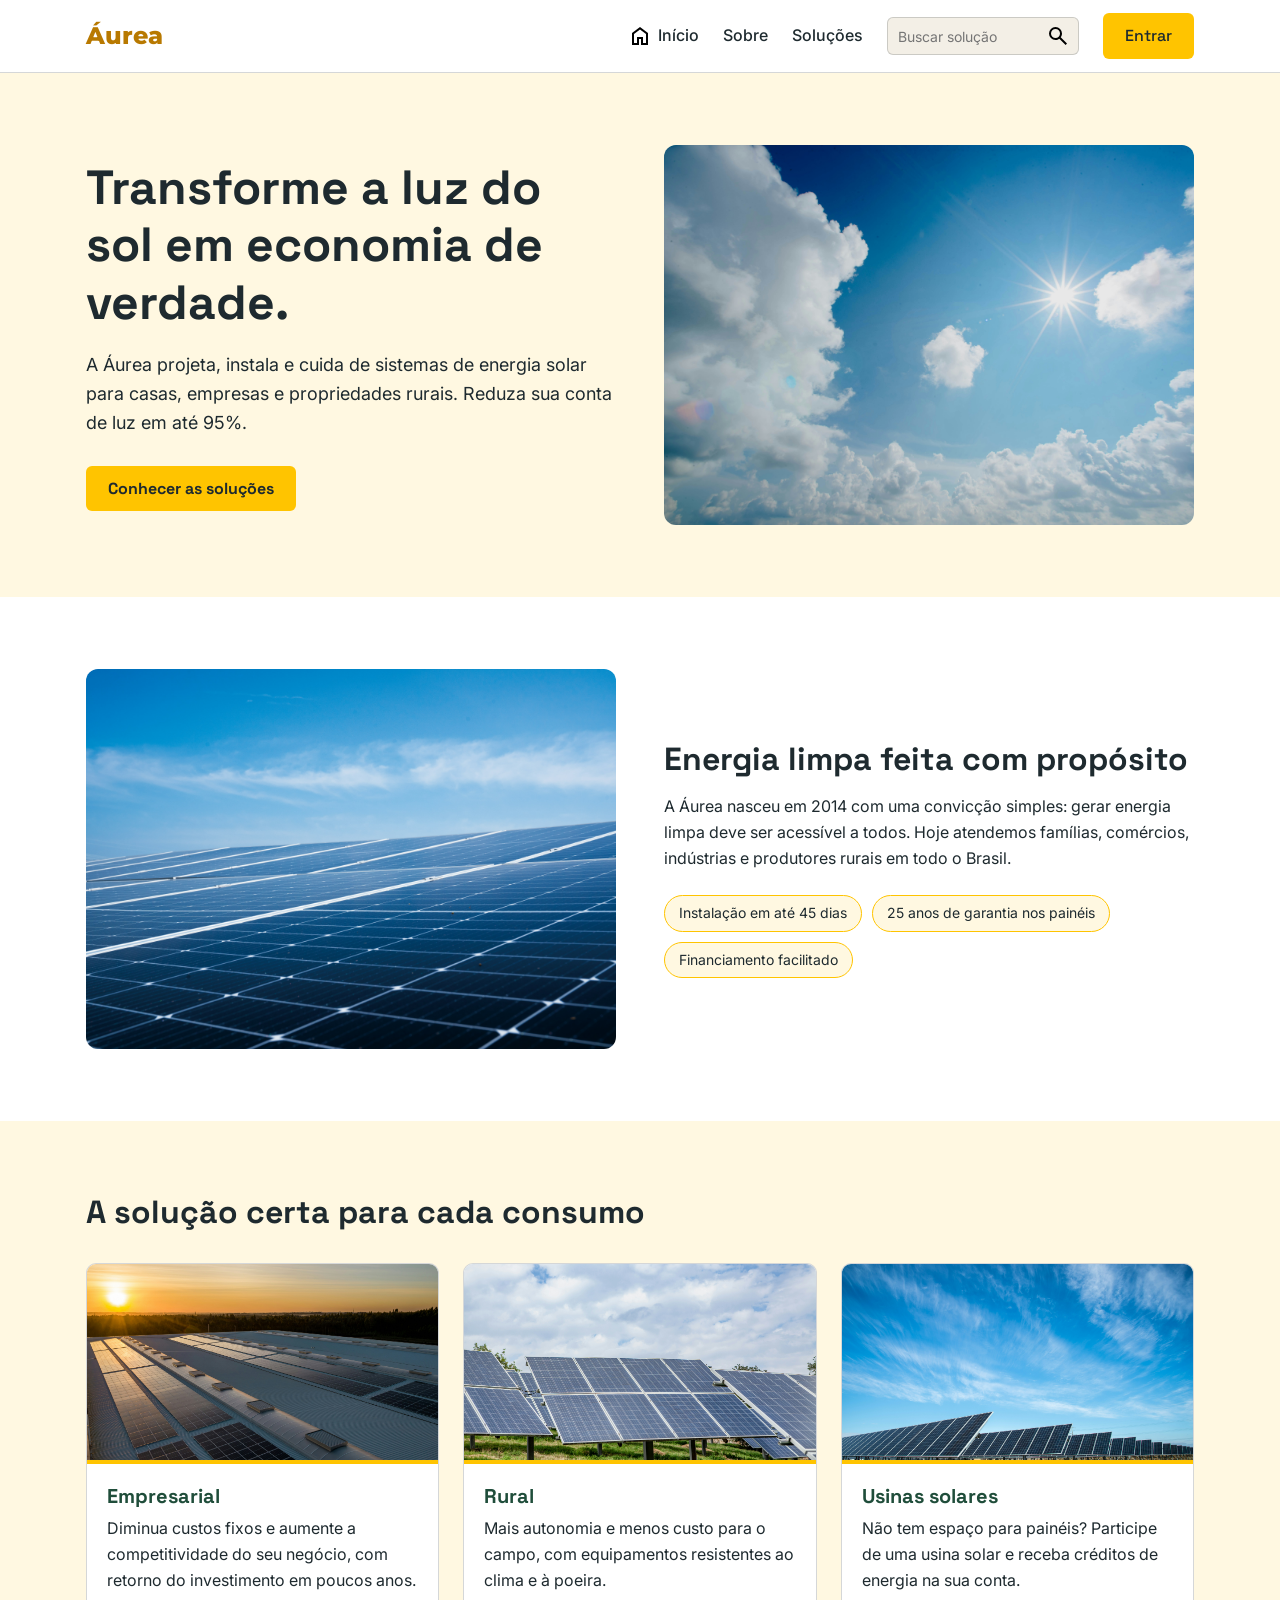
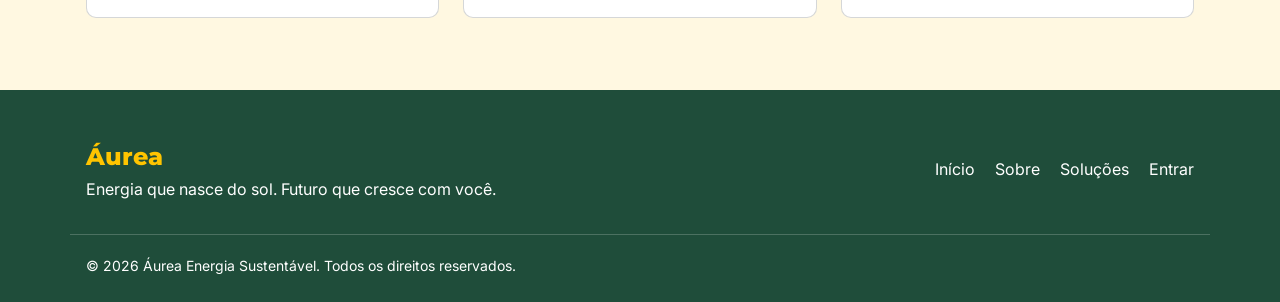
==== main/main.html @ cbab63fe "init commit" ====
<!DOCTYPE html>
<html lang="pt-BR">
<head>
  <meta charset="UTF-8">
  <meta name="viewport" content="width=device-width, initial-scale=1.0">
  <title>Áurea Energia Sustentável</title>
  <link rel="preconnect" href="https://fonts.googleapis.com">
  <link rel="preconnect" href="https://fonts.gstatic.com" crossorigin>
  <link href="https://fonts.googleapis.com/css2?family=Inter:ital,opsz,wght@0,14..32,100..900;1,14..32,100..900&family=Montserrat:wght@700;800&family=Space+Grotesk:wght@300..700&display=swap" rel="stylesheet">
  <link rel="stylesheet" href="../shared/base.css">
  <link rel="stylesheet" href="main.css">
  <script src="main.js" defer></script>
</head>
<body>
  <header id="topo">
    <div class="container header-content">
      <a href="#inicio" class="logo">Áurea</a>

      <nav id="mainNav">
        <ul>
          <li>
            <a href="#inicio" class="nav-home">
              <img src="../assets/home_24dp_000000_FILL0_wght400_GRAD0_opsz24.svg" alt="" class="icon">
              Início
            </a>
          </li>
          <li><a href="#sobre">Sobre</a></li>
          <li><a href="#solucoes">Soluções</a></li>
          <li>
            <form id="searchForm" class="search">
              <input type="search" id="searchInput" placeholder="Buscar solução" aria-label="Buscar solução">
              <button type="submit">
                <img src="../assets/search_24dp_000000_FILL0_wght400_GRAD0_opsz24.svg" alt="Buscar" class="icon">
              </button>
            </form>
          </li>
          <li><a href="../login/login.html" class="button">Entrar</a></li>
        </ul>
      </nav>
    </div>
  </header>

  <main>
    <section id="inicio" class="hero">
      <div class="container hero-content">
        <div>
          <h1>Transforme a luz do sol em economia de verdade.</h1>
          <p>A Áurea projeta, instala e cuida de sistemas de energia solar para casas, empresas e propriedades rurais. Reduza sua conta de luz em até 95%.</p>
          <a href="#solucoes" class="button">Conhecer as soluções</a>
        </div>
        <img src="../assets/chuttersnap-TSgwbumanuE-unsplash.jpg" alt="Sol brilhando em um céu azul com nuvens" class="hero-image">
      </div>
    </section>

    <section id="sobre" class="section-white">
      <div class="container about">
        <img src="../assets/soren-h-omfN1pW-n2Y-unsplash.jpg" alt="Painéis solares sob o céu azul" class="about-image">
        <div>
          <h2>Energia limpa feita com propósito</h2>
          <p>A Áurea nasceu em 2014 com uma convicção simples: gerar energia limpa deve ser acessível a todos. Hoje atendemos famílias, comércios, indústrias e produtores rurais em todo o Brasil.</p>
          <ul class="badges">
            <li>Instalação em até 45 dias</li>
            <li>25 anos de garantia nos painéis</li>
            <li>Financiamento facilitado</li>
          </ul>
        </div>
      </div>
    </section>

    <section id="solucoes" class="section-cream">
      <div class="container">
        <h2>A solução certa para cada consumo</h2>

        <div class="grid-3">
          <article class="card">
            <img src="../assets/nuno-marques-0GbrjL3vZF4-unsplash.jpg" alt="Painéis solares no telhado de um galpão ao pôr do sol">
            <h3>Empresarial</h3>
            <p>Diminua custos fixos e aumente a competitividade do seu negócio, com retorno do investimento em poucos anos.</p>
          </article>
          <article class="card">
            <img src="../assets/sasun-bughdaryan-PRJDZIHKNzU-unsplash.jpg" alt="Painéis solares instalados em um campo gramado">
            <h3>Rural</h3>
            <p>Mais autonomia e menos custo para o campo, com equipamentos resistentes ao clima e à poeira.</p>
          </article>
          <article class="card">
            <img src="../assets/american-public-power-association-XGAZzyLzn18-unsplash.jpg" alt="Usina solar com várias fileiras de painéis">
            <h3>Usinas solares</h3>
            <p>Não tem espaço para painéis? Participe de uma usina solar e receba créditos de energia na sua conta.</p>
          </article>
        </div>
      </div>
    </section>
  </main>

  <footer>
    <div class="container footer-content">
      <div>
        <p class="logo">Áurea</p>
        <p>Energia que nasce do sol. Futuro que cresce com você.</p>
      </div>

      <nav>
        <ul class="footer-links">
          <li><a href="#inicio">Início</a></li>
          <li><a href="#sobre">Sobre</a></li>
          <li><a href="#solucoes">Soluções</a></li>
          <li><a href="../login/login.html">Entrar</a></li>
        </ul>
      </nav>
    </div>

    <p class="container copyright">© 2026 Áurea Energia Sustentável. Todos os direitos reservados.</p>
  </footer>
</body>
</html>
---- shared/base.css ----
@charset "UTF-8";

*{
  margin: 0;
  padding: 0;
  box-sizing: border-box;
}

:root{
  --auYellow: #FFC400;
  --auMidYellow: #F5A800;
  --auDarkYellow: #B87900;
  --auWhite :#FFF8E1;
  --auAlternateWhite: #F3EFE6;
  --auGreen: #1F4D3A;
  --auLightGreen: #7BB661;
  --auBlack: #1E2A2F;
  --auBlackDetail: #1e2a2f2f;
  --auPureWhite: #FFFFFF;

  --text-body: 1rem;
  --text-small: 0.875rem;
  --text-caption: 0.75em;
  --heading-sm: 1.25rem;
  --heading-md: 1.5rem;
  --heading-lg: 2rem;
  --heading-xlg: 3rem;
}

body{
  background-color: var(--auWhite);
  font-family: "Space Grotesk", sans-serif;
}
---- main/main.css ----
body{
  font-family: "Inter", Arial, sans-serif;
  color: var(--auBlack);
  line-height: 1.6;
}

h1, h2, h3{
  font-family: "Space Grotesk", sans-serif;
  line-height: 1.2;
}

h2{
  font-size: var(--heading-lg);
  margin-bottom: 16px;
}

h3{
  font-size: var(--heading-sm);
  margin-bottom: 8px;
}

a{
  color: inherit;
}

ul{
  list-style: none;
}

img{
  display: block;
  max-width: 100%;
}

.container{
  width: 100%;
  max-width: 1140px;
  margin: 0 auto;
  padding: 0 16px;
}

section{
  padding: 72px 0;
}

.section-white{ background-color: var(--auPureWhite); }
.section-cream{ background-color: var(--auWhite); }

.icon{
  width: 24px;
  height: 24px;
}

.logo{
  font-family: "Montserrat", sans-serif;
  font-size: var(--heading-md);
  font-weight: 800;
  color: var(--auDarkYellow);
  text-decoration: none;
}

/* ---------- Botões ---------- */

.button{
  display: inline-block;
  padding: 10px 22px;

  background-color: var(--auYellow);
  color: var(--auBlack);
  border-radius: 6px;

  font-family: "Space Grotesk", sans-serif;
  font-weight: 700;
  text-decoration: none;
}

.button:hover{
  background-color: var(--auMidYellow);
}

/* ---------- Cabeçalho ---------- */

#topo{
  position: sticky;
  top: 0;
  z-index: 10;
  background-color: var(--auPureWhite);
  border-bottom: 1px solid var(--auBlackDetail);
}

.header-content{
  display: flex;
  align-items: center;
  justify-content: space-between;
  height: 72px;
}

#mainNav ul{
  display: flex;
  align-items: center;
  gap: 24px;
}

#mainNav a{
  font-weight: 500;
  text-decoration: none;
}

#mainNav a:not(.button):hover{
  color: var(--auDarkYellow);
}

.nav-home{
  display: flex;
  align-items: center;
  gap: 6px;
}

.search{
  display: flex;
  align-items: center;
  border: 1px solid var(--auBlackDetail);
  border-radius: 6px;
  background-color: var(--auAlternateWhite);
}

.search input{
  width: 150px;
  padding: 8px 10px;
  border: none;
  background-color: transparent;
  font-family: inherit;
  font-size: var(--text-small);
}

.search button{
  display: flex;
  padding: 6px 8px;
  border: none;
  background-color: transparent;
  cursor: pointer;
}

.card.hidden{
  display: none;
}

/* ---------- Hero ---------- */

.hero{
  background-color: var(--auWhite);
}

.hero-content{
  display: grid;
  grid-template-columns: 1fr 1fr;
  gap: 48px;
  align-items: center;
}

.hero h1{
  font-size: var(--heading-xlg);
  margin-bottom: 20px;
}

.hero p{
  font-size: 1.125rem;
  margin-bottom: 28px;
}

.hero-image,
.about-image{
  width: 100%;
  height: 380px;
  object-fit: cover;
  border-radius: 12px;
}

/* ---------- Sobre ---------- */

.about{
  display: grid;
  grid-template-columns: 1fr 1fr;
  gap: 48px;
  align-items: center;
}

.badges{
  display: flex;
  flex-wrap: wrap;
  gap: 10px;
  margin-top: 24px;
}

.badges li{
  padding: 6px 14px;
  background-color: var(--auWhite);
  border: 1px solid var(--auYellow);
  border-radius: 20px;
  font-size: var(--text-small);
}

/* ---------- Soluções ---------- */

.grid-3{
  display: grid;
  grid-template-columns: repeat(3, 1fr);
  gap: 24px;
  margin-top: 32px;
}

.card{
  overflow: hidden;
  background-color: var(--auPureWhite);
  border: 1px solid var(--auBlackDetail);
  border-radius: 10px;
}

.card img{
  width: 100%;
  height: 200px;
  object-fit: cover;
  border-bottom: 4px solid var(--auYellow);
}

.card h3{
  color: var(--auGreen);
  padding: 20px 20px 0;
}

.card p{
  padding: 0 20px 24px;
}

/* ---------- Rodapé ---------- */

footer{
  background-color: var(--auGreen);
  color: var(--auPureWhite);
  padding: 48px 0 24px;
}

footer .logo{
  color: var(--auYellow);
}

.footer-content{
  display: flex;
  flex-wrap: wrap;
  justify-content: space-between;
  align-items: center;
  gap: 24px;
}

.footer-links{
  display: flex;
  flex-wrap: wrap;
  gap: 20px;
}

.footer-links a{
  text-decoration: none;
}

.footer-links a:hover{
  color: var(--auLightGreen);
  text-decoration: underline;
}

.copyright{
  margin-top: 32px;
  padding-top: 20px;
  border-top: 1px solid #ffffff33;
  font-size: var(--text-small);
}

/* ---------- Responsivo ---------- */

@media (max-width: 860px){
  .header-content{
    flex-direction: column;
    justify-content: center;
    gap: 12px;
    height: auto;
    padding: 16px;
  }

  #mainNav ul{
    flex-wrap: wrap;
    justify-content: center;
    gap: 12px 20px;
  }

  .hero-content, .about, .grid-3{
    grid-template-columns: 1fr;
  }

  .hero h1{
    font-size: var(--heading-lg);
  }

  .hero-image, .about-image{
    height: 260px;
  }
}
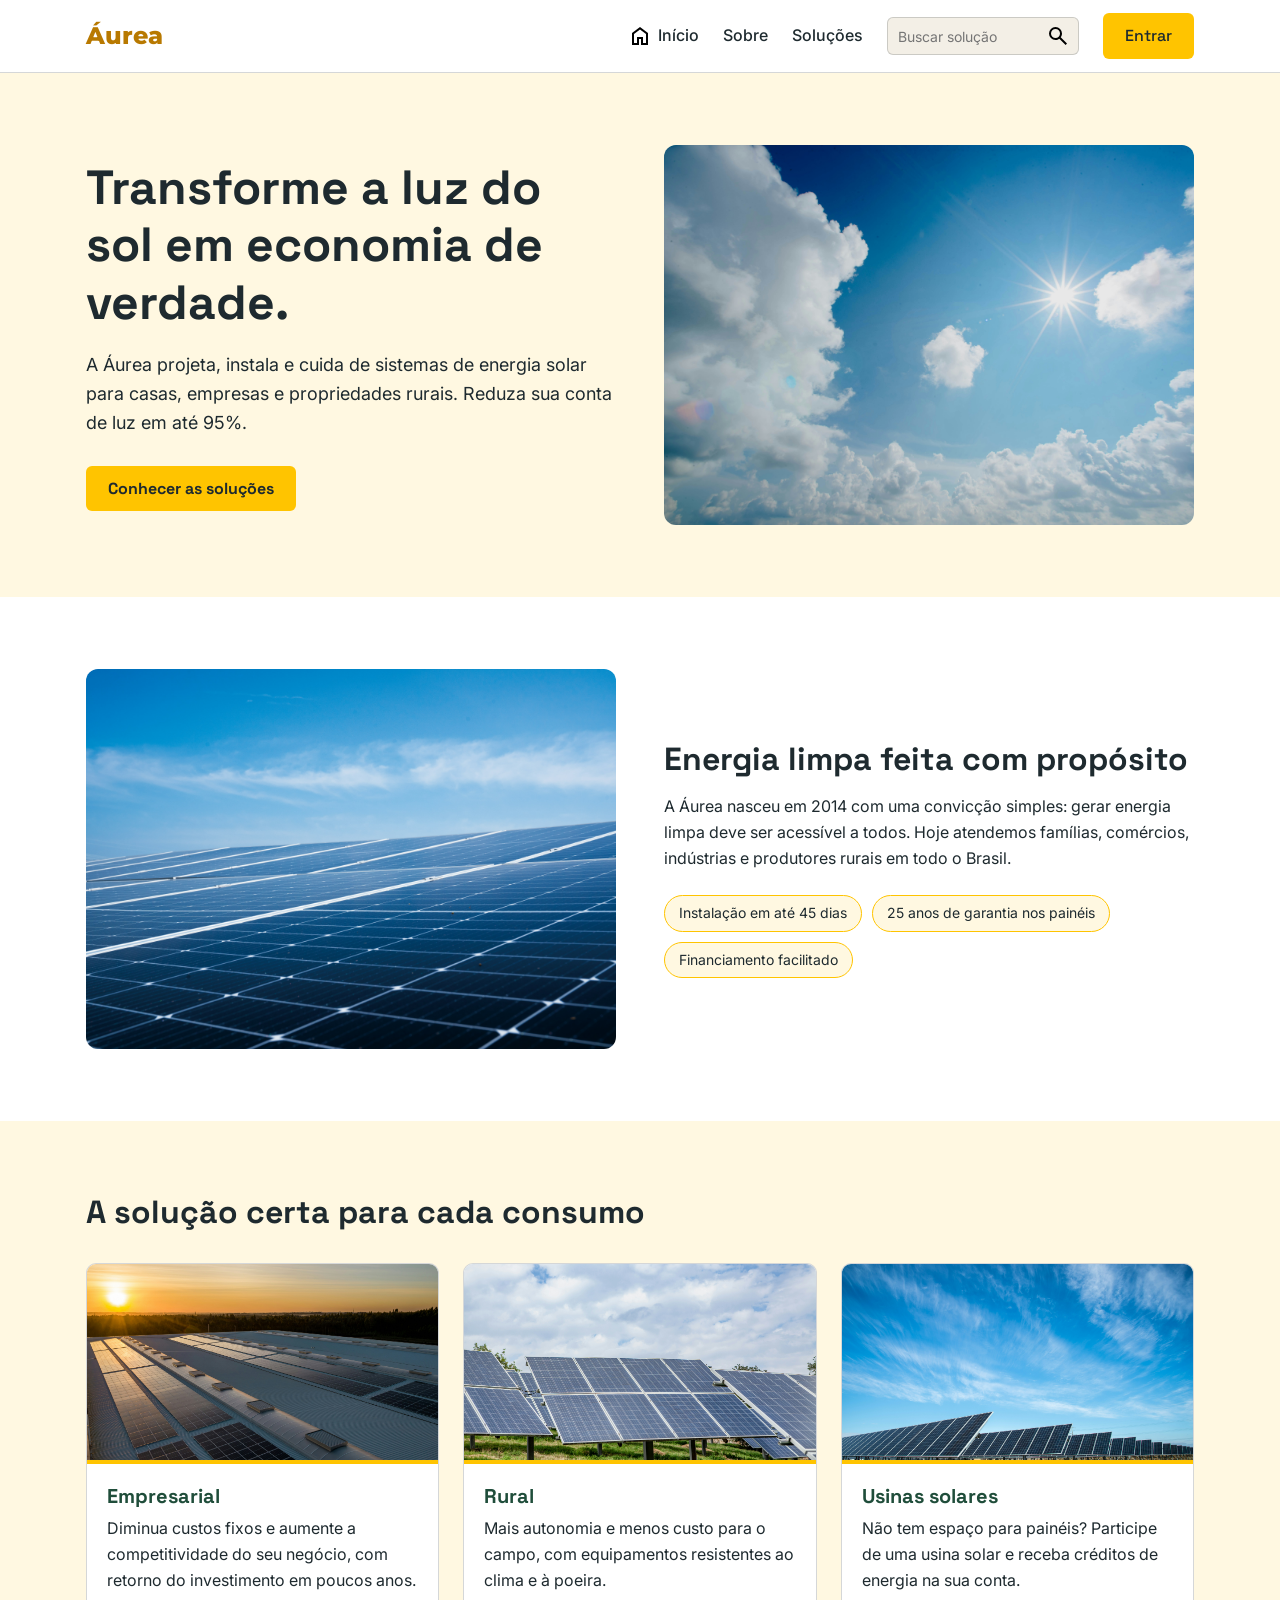
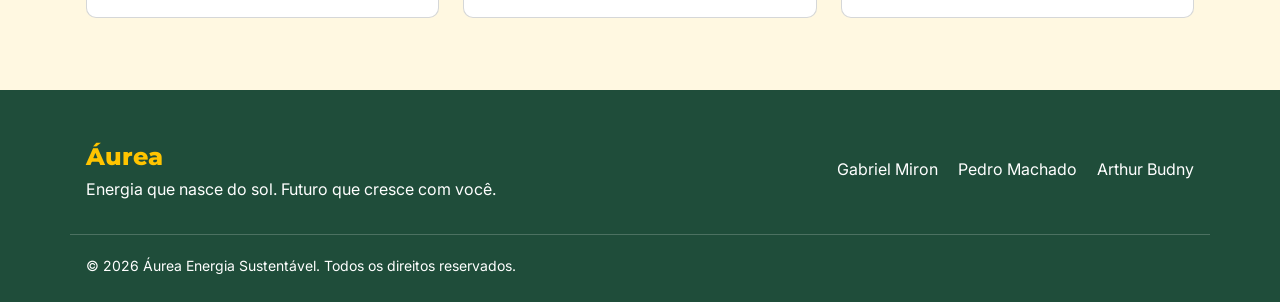
==== commit 2d92895d: "update curriculum vitae links" ====
--- a/main/main.html
+++ b/main/main.html
@@ -101,10 +101,9 @@
 
       <nav>
         <ul class="footer-links">
-          <li><a href="#inicio">Início</a></li>
-          <li><a href="#sobre">Sobre</a></li>
-          <li><a href="#solucoes">Soluções</a></li>
-          <li><a href="../login/login.html">Entrar</a></li>
+          <li><a href="https://gabrielcotrimmiron.github.io/programacao-web-front-end/">Gabriel Miron</a></li>
+          <li><a href="https://pedromachado-nt.github.io/CurriculoPedroMachado/">Pedro Machado</a></li>
+          <li><a href="https://budnyy.github.io/frontend-universidade/">Arthur Budny</a></li>
         </ul>
       </nav>
     </div>
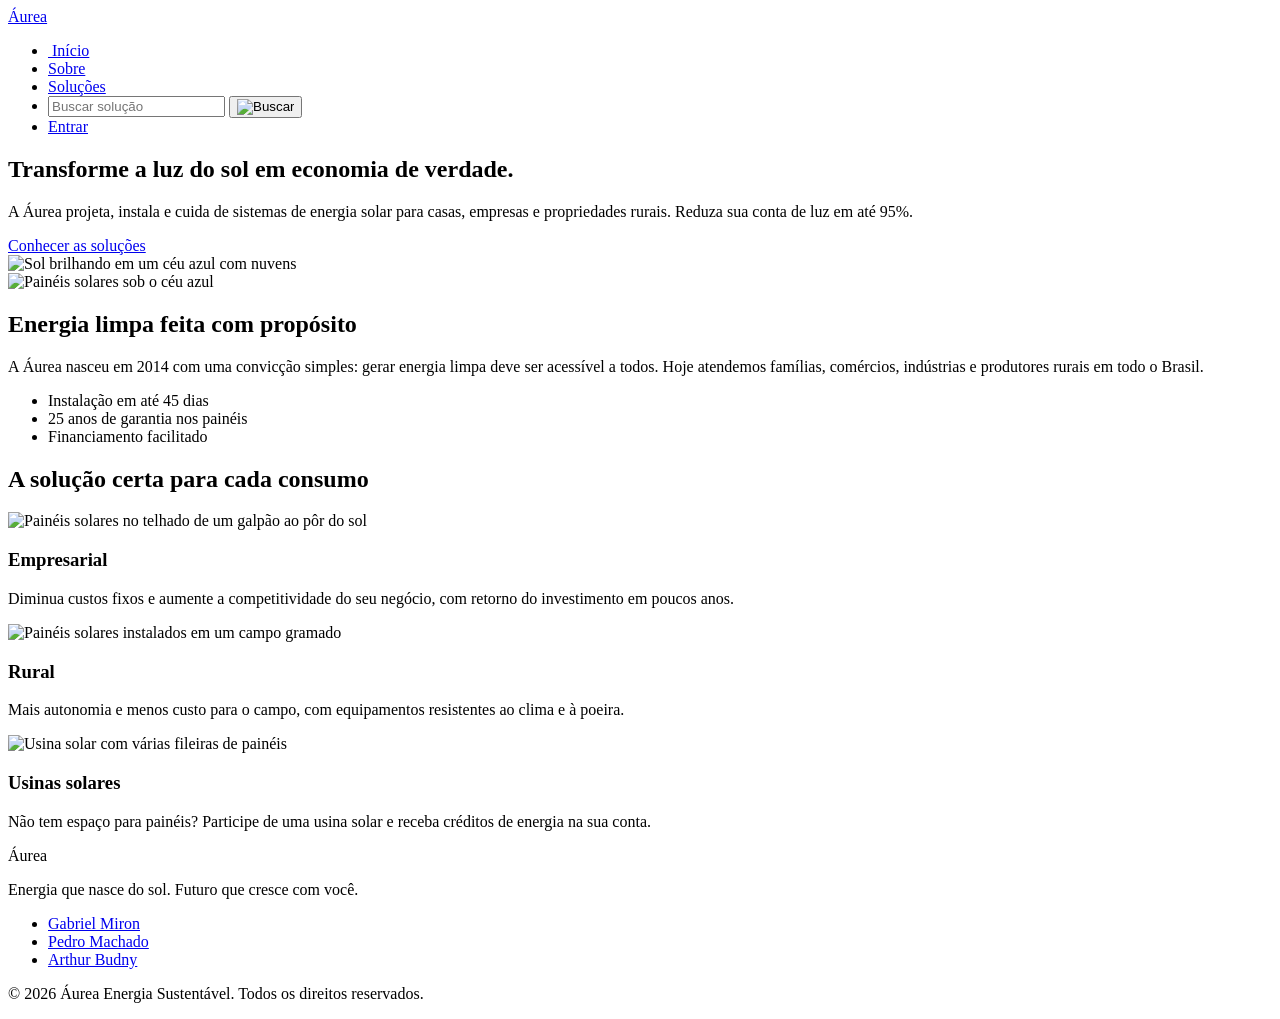
==== commit 53513c18: "update references" ====
--- a/main/main.html
+++ b/main/main.html
@@ -7,9 +7,9 @@
   <link rel="preconnect" href="https://fonts.googleapis.com">
   <link rel="preconnect" href="https://fonts.gstatic.com" crossorigin>
   <link href="https://fonts.googleapis.com/css2?family=Inter:ital,opsz,wght@0,14..32,100..900;1,14..32,100..900&family=Montserrat:wght@700;800&family=Space+Grotesk:wght@300..700&display=swap" rel="stylesheet">
-  <link rel="stylesheet" href="../shared/base.css">
-  <link rel="stylesheet" href="main.css">
-  <script src="main.js" defer></script>
+  <link rel="stylesheet" href="shared/base.css">
+  <link rel="stylesheet" href="main/main.css">
+  <script src="main/main.js" defer></script>
 </head>
 <body>
   <header id="topo">
@@ -20,7 +20,7 @@
         <ul>
           <li>
             <a href="#inicio" class="nav-home">
-              <img src="../assets/home_24dp_000000_FILL0_wght400_GRAD0_opsz24.svg" alt="" class="icon">
+              <img src="assets/home_24dp_000000_FILL0_wght400_GRAD0_opsz24.svg" alt="" class="icon">
               Início
             </a>
           </li>
@@ -30,11 +30,11 @@
             <form id="searchForm" class="search">
               <input type="search" id="searchInput" placeholder="Buscar solução" aria-label="Buscar solução">
               <button type="submit">
-                <img src="../assets/search_24dp_000000_FILL0_wght400_GRAD0_opsz24.svg" alt="Buscar" class="icon">
+                <img src="assets/search_24dp_000000_FILL0_wght400_GRAD0_opsz24.svg" alt="Buscar" class="icon">
               </button>
             </form>
           </li>
-          <li><a href="../login/login.html" class="button">Entrar</a></li>
+          <li><a href="/login/login.html" class="button">Entrar</a></li>
         </ul>
       </nav>
     </div>
@@ -48,13 +48,13 @@
           <p>A Áurea projeta, instala e cuida de sistemas de energia solar para casas, empresas e propriedades rurais. Reduza sua conta de luz em até 95%.</p>
           <a href="#solucoes" class="button">Conhecer as soluções</a>
         </div>
-        <img src="../assets/chuttersnap-TSgwbumanuE-unsplash.jpg" alt="Sol brilhando em um céu azul com nuvens" class="hero-image">
+        <img src="assets/chuttersnap-TSgwbumanuE-unsplash.jpg" alt="Sol brilhando em um céu azul com nuvens" class="hero-image">
       </div>
     </section>
 
     <section id="sobre" class="section-white">
       <div class="container about">
-        <img src="../assets/soren-h-omfN1pW-n2Y-unsplash.jpg" alt="Painéis solares sob o céu azul" class="about-image">
+        <img src="assets/soren-h-omfN1pW-n2Y-unsplash.jpg" alt="Painéis solares sob o céu azul" class="about-image">
         <div>
           <h2>Energia limpa feita com propósito</h2>
           <p>A Áurea nasceu em 2014 com uma convicção simples: gerar energia limpa deve ser acessível a todos. Hoje atendemos famílias, comércios, indústrias e produtores rurais em todo o Brasil.</p>
@@ -73,17 +73,17 @@
 
         <div class="grid-3">
           <article class="card">
-            <img src="../assets/nuno-marques-0GbrjL3vZF4-unsplash.jpg" alt="Painéis solares no telhado de um galpão ao pôr do sol">
+            <img src="assets/nuno-marques-0GbrjL3vZF4-unsplash.jpg" alt="Painéis solares no telhado de um galpão ao pôr do sol">
             <h3>Empresarial</h3>
             <p>Diminua custos fixos e aumente a competitividade do seu negócio, com retorno do investimento em poucos anos.</p>
           </article>
           <article class="card">
-            <img src="../assets/sasun-bughdaryan-PRJDZIHKNzU-unsplash.jpg" alt="Painéis solares instalados em um campo gramado">
+            <img src="assets/sasun-bughdaryan-PRJDZIHKNzU-unsplash.jpg" alt="Painéis solares instalados em um campo gramado">
             <h3>Rural</h3>
             <p>Mais autonomia e menos custo para o campo, com equipamentos resistentes ao clima e à poeira.</p>
           </article>
           <article class="card">
-            <img src="../assets/american-public-power-association-XGAZzyLzn18-unsplash.jpg" alt="Usina solar com várias fileiras de painéis">
+            <img src="assets/american-public-power-association-XGAZzyLzn18-unsplash.jpg" alt="Usina solar com várias fileiras de painéis">
             <h3>Usinas solares</h3>
             <p>Não tem espaço para painéis? Participe de uma usina solar e receba créditos de energia na sua conta.</p>
           </article>
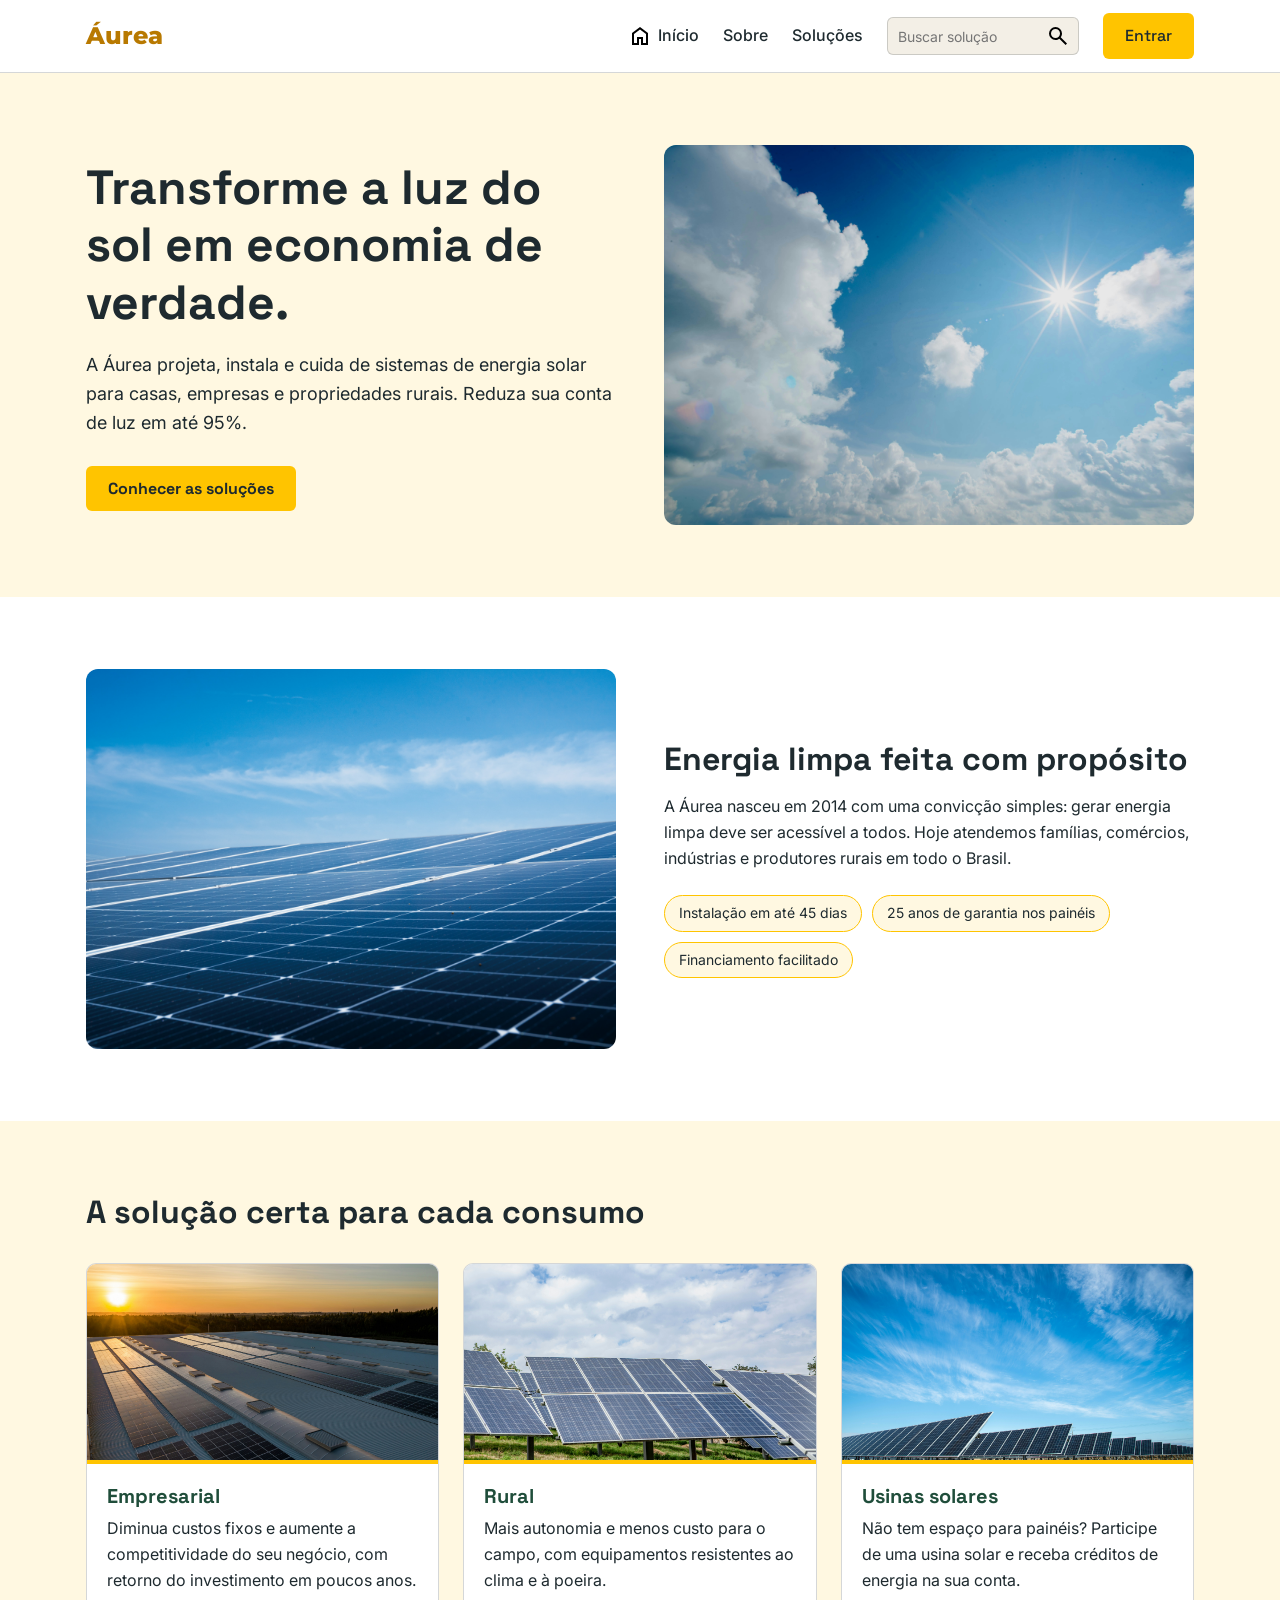
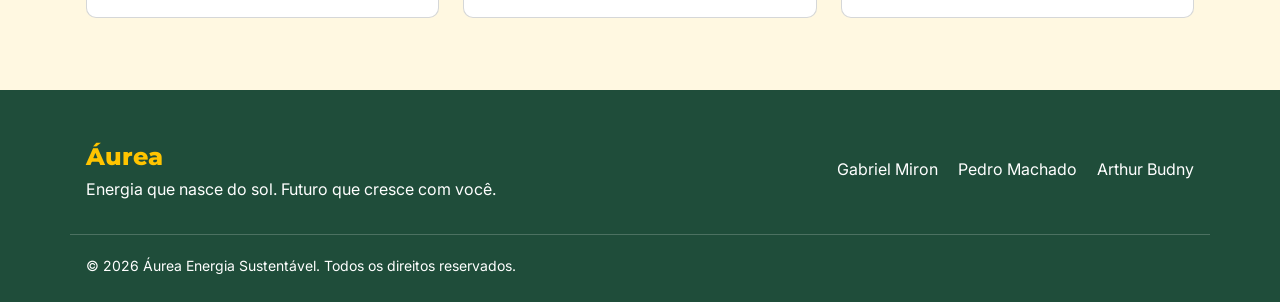
==== commit 15237cd5: "update references" ====
--- a/main/main.html
+++ b/main/main.html
@@ -7,9 +7,9 @@
   <link rel="preconnect" href="https://fonts.googleapis.com">
   <link rel="preconnect" href="https://fonts.gstatic.com" crossorigin>
   <link href="https://fonts.googleapis.com/css2?family=Inter:ital,opsz,wght@0,14..32,100..900;1,14..32,100..900&family=Montserrat:wght@700;800&family=Space+Grotesk:wght@300..700&display=swap" rel="stylesheet">
-  <link rel="stylesheet" href="shared/base.css">
-  <link rel="stylesheet" href="main/main.css">
-  <script src="main/main.js" defer></script>
+  <link rel="stylesheet" href="../shared/base.css">
+  <link rel="stylesheet" href="main.css">
+  <script src="main.js" defer></script>
 </head>
 <body>
   <header id="topo">
@@ -20,7 +20,7 @@
         <ul>
           <li>
             <a href="#inicio" class="nav-home">
-              <img src="assets/home_24dp_000000_FILL0_wght400_GRAD0_opsz24.svg" alt="" class="icon">
+              <img src="../assets/home_24dp_000000_FILL0_wght400_GRAD0_opsz24.svg" alt="" class="icon">
               Início
             </a>
           </li>
@@ -30,11 +30,11 @@
             <form id="searchForm" class="search">
               <input type="search" id="searchInput" placeholder="Buscar solução" aria-label="Buscar solução">
               <button type="submit">
-                <img src="assets/search_24dp_000000_FILL0_wght400_GRAD0_opsz24.svg" alt="Buscar" class="icon">
+                <img src="../assets/search_24dp_000000_FILL0_wght400_GRAD0_opsz24.svg" alt="Buscar" class="icon">
               </button>
             </form>
           </li>
-          <li><a href="/login/login.html" class="button">Entrar</a></li>
+          <li><a href="../index.html" class="button">Entrar</a></li>
         </ul>
       </nav>
     </div>
@@ -48,13 +48,13 @@
           <p>A Áurea projeta, instala e cuida de sistemas de energia solar para casas, empresas e propriedades rurais. Reduza sua conta de luz em até 95%.</p>
           <a href="#solucoes" class="button">Conhecer as soluções</a>
         </div>
-        <img src="assets/chuttersnap-TSgwbumanuE-unsplash.jpg" alt="Sol brilhando em um céu azul com nuvens" class="hero-image">
+        <img src="../assets/chuttersnap-TSgwbumanuE-unsplash.jpg" alt="Sol brilhando em um céu azul com nuvens" class="hero-image">
       </div>
     </section>
 
     <section id="sobre" class="section-white">
       <div class="container about">
-        <img src="assets/soren-h-omfN1pW-n2Y-unsplash.jpg" alt="Painéis solares sob o céu azul" class="about-image">
+        <img src="../assets/soren-h-omfN1pW-n2Y-unsplash.jpg" alt="Painéis solares sob o céu azul" class="about-image">
         <div>
           <h2>Energia limpa feita com propósito</h2>
           <p>A Áurea nasceu em 2014 com uma convicção simples: gerar energia limpa deve ser acessível a todos. Hoje atendemos famílias, comércios, indústrias e produtores rurais em todo o Brasil.</p>
@@ -73,17 +73,17 @@
 
         <div class="grid-3">
           <article class="card">
-            <img src="assets/nuno-marques-0GbrjL3vZF4-unsplash.jpg" alt="Painéis solares no telhado de um galpão ao pôr do sol">
+            <img src="../assets/nuno-marques-0GbrjL3vZF4-unsplash.jpg" alt="Painéis solares no telhado de um galpão ao pôr do sol">
             <h3>Empresarial</h3>
             <p>Diminua custos fixos e aumente a competitividade do seu negócio, com retorno do investimento em poucos anos.</p>
           </article>
           <article class="card">
-            <img src="assets/sasun-bughdaryan-PRJDZIHKNzU-unsplash.jpg" alt="Painéis solares instalados em um campo gramado">
+            <img src="../assets/sasun-bughdaryan-PRJDZIHKNzU-unsplash.jpg" alt="Painéis solares instalados em um campo gramado">
             <h3>Rural</h3>
             <p>Mais autonomia e menos custo para o campo, com equipamentos resistentes ao clima e à poeira.</p>
           </article>
           <article class="card">
-            <img src="assets/american-public-power-association-XGAZzyLzn18-unsplash.jpg" alt="Usina solar com várias fileiras de painéis">
+            <img src="../assets/american-public-power-association-XGAZzyLzn18-unsplash.jpg" alt="Usina solar com várias fileiras de painéis">
             <h3>Usinas solares</h3>
             <p>Não tem espaço para painéis? Participe de uma usina solar e receba créditos de energia na sua conta.</p>
           </article>
--- a/shared/base.css
+++ b/shared/base.css
@@ -0,0 +1,34 @@
+@charset "UTF-8";
+
+*{
+  margin: 0;
+  padding: 0;
+  box-sizing: border-box;
+}
+
+:root{
+  --auYellow: #FFC400;
+  --auMidYellow: #F5A800;
+  --auDarkYellow: #B87900;
+  --auWhite :#FFF8E1;
+  --auAlternateWhite: #F3EFE6;
+  --auGreen: #1F4D3A;
+  --auLightGreen: #7BB661;
+  --auBlack: #1E2A2F;
+  --auBlackDetail: #1e2a2f2f;
+  --auPureWhite: #FFFFFF;
+
+  --text-body: 1rem;
+  --text-small: 0.875rem;
+  --text-caption: 0.75em;
+  --heading-sm: 1.25rem;
+  --heading-md: 1.5rem;
+  --heading-lg: 2rem;
+  --heading-xlg: 3rem;
+}
+
+body{
+  background-color: var(--auWhite);
+  font-family: "Space Grotesk", sans-serif;
+}
+
--- a/main/main.css
+++ b/main/main.css
@@ -0,0 +1,305 @@
+body{
+  font-family: "Inter", Arial, sans-serif;
+  color: var(--auBlack);
+  line-height: 1.6;
+}
+
+h1, h2, h3{
+  font-family: "Space Grotesk", sans-serif;
+  line-height: 1.2;
+}
+
+h2{
+  font-size: var(--heading-lg);
+  margin-bottom: 16px;
+}
+
+h3{
+  font-size: var(--heading-sm);
+  margin-bottom: 8px;
+}
+
+a{
+  color: inherit;
+}
+
+ul{
+  list-style: none;
+}
+
+img{
+  display: block;
+  max-width: 100%;
+}
+
+.container{
+  width: 100%;
+  max-width: 1140px;
+  margin: 0 auto;
+  padding: 0 16px;
+}
+
+section{
+  padding: 72px 0;
+}
+
+.section-white{ background-color: var(--auPureWhite); }
+.section-cream{ background-color: var(--auWhite); }
+
+.icon{
+  width: 24px;
+  height: 24px;
+}
+
+.logo{
+  font-family: "Montserrat", sans-serif;
+  font-size: var(--heading-md);
+  font-weight: 800;
+  color: var(--auDarkYellow);
+  text-decoration: none;
+}
+
+/* ---------- Botões ---------- */
+
+.button{
+  display: inline-block;
+  padding: 10px 22px;
+
+  background-color: var(--auYellow);
+  color: var(--auBlack);
+  border-radius: 6px;
+
+  font-family: "Space Grotesk", sans-serif;
+  font-weight: 700;
+  text-decoration: none;
+}
+
+.button:hover{
+  background-color: var(--auMidYellow);
+}
+
+/* ---------- Cabeçalho ---------- */
+
+#topo{
+  position: sticky;
+  top: 0;
+  z-index: 10;
+  background-color: var(--auPureWhite);
+  border-bottom: 1px solid var(--auBlackDetail);
+}
+
+.header-content{
+  display: flex;
+  align-items: center;
+  justify-content: space-between;
+  height: 72px;
+}
+
+#mainNav ul{
+  display: flex;
+  align-items: center;
+  gap: 24px;
+}
+
+#mainNav a{
+  font-weight: 500;
+  text-decoration: none;
+}
+
+#mainNav a:not(.button):hover{
+  color: var(--auDarkYellow);
+}
+
+.nav-home{
+  display: flex;
+  align-items: center;
+  gap: 6px;
+}
+
+.search{
+  display: flex;
+  align-items: center;
+  border: 1px solid var(--auBlackDetail);
+  border-radius: 6px;
+  background-color: var(--auAlternateWhite);
+}
+
+.search input{
+  width: 150px;
+  padding: 8px 10px;
+  border: none;
+  background-color: transparent;
+  font-family: inherit;
+  font-size: var(--text-small);
+}
+
+.search button{
+  display: flex;
+  padding: 6px 8px;
+  border: none;
+  background-color: transparent;
+  cursor: pointer;
+}
+
+.card.hidden{
+  display: none;
+}
+
+/* ---------- Hero ---------- */
+
+.hero{
+  background-color: var(--auWhite);
+}
+
+.hero-content{
+  display: grid;
+  grid-template-columns: 1fr 1fr;
+  gap: 48px;
+  align-items: center;
+}
+
+.hero h1{
+  font-size: var(--heading-xlg);
+  margin-bottom: 20px;
+}
+
+.hero p{
+  font-size: 1.125rem;
+  margin-bottom: 28px;
+}
+
+.hero-image,
+.about-image{
+  width: 100%;
+  height: 380px;
+  object-fit: cover;
+  border-radius: 12px;
+}
+
+/* ---------- Sobre ---------- */
+
+.about{
+  display: grid;
+  grid-template-columns: 1fr 1fr;
+  gap: 48px;
+  align-items: center;
+}
+
+.badges{
+  display: flex;
+  flex-wrap: wrap;
+  gap: 10px;
+  margin-top: 24px;
+}
+
+.badges li{
+  padding: 6px 14px;
+  background-color: var(--auWhite);
+  border: 1px solid var(--auYellow);
+  border-radius: 20px;
+  font-size: var(--text-small);
+}
+
+/* ---------- Soluções ---------- */
+
+.grid-3{
+  display: grid;
+  grid-template-columns: repeat(3, 1fr);
+  gap: 24px;
+  margin-top: 32px;
+}
+
+.card{
+  overflow: hidden;
+  background-color: var(--auPureWhite);
+  border: 1px solid var(--auBlackDetail);
+  border-radius: 10px;
+}
+
+.card img{
+  width: 100%;
+  height: 200px;
+  object-fit: cover;
+  border-bottom: 4px solid var(--auYellow);
+}
+
+.card h3{
+  color: var(--auGreen);
+  padding: 20px 20px 0;
+}
+
+.card p{
+  padding: 0 20px 24px;
+}
+
+/* ---------- Rodapé ---------- */
+
+footer{
+  background-color: var(--auGreen);
+  color: var(--auPureWhite);
+  padding: 48px 0 24px;
+}
+
+footer .logo{
+  color: var(--auYellow);
+}
+
+.footer-content{
+  display: flex;
+  flex-wrap: wrap;
+  justify-content: space-between;
+  align-items: center;
+  gap: 24px;
+}
+
+.footer-links{
+  display: flex;
+  flex-wrap: wrap;
+  gap: 20px;
+}
+
+.footer-links a{
+  text-decoration: none;
+}
+
+.footer-links a:hover{
+  color: var(--auLightGreen);
+  text-decoration: underline;
+}
+
+.copyright{
+  margin-top: 32px;
+  padding-top: 20px;
+  border-top: 1px solid #ffffff33;
+  font-size: var(--text-small);
+}
+
+/* ---------- Responsivo ---------- */
+
+@media (max-width: 860px){
+  .header-content{
+    flex-direction: column;
+    justify-content: center;
+    gap: 12px;
+    height: auto;
+    padding: 16px;
+  }
+
+  #mainNav ul{
+    flex-wrap: wrap;
+    justify-content: center;
+    gap: 12px 20px;
+  }
+
+  .hero-content, .about, .grid-3{
+    grid-template-columns: 1fr;
+  }
+
+  .hero h1{
+    font-size: var(--heading-lg);
+  }
+
+  .hero-image, .about-image{
+    height: 260px;
+  }
+}
